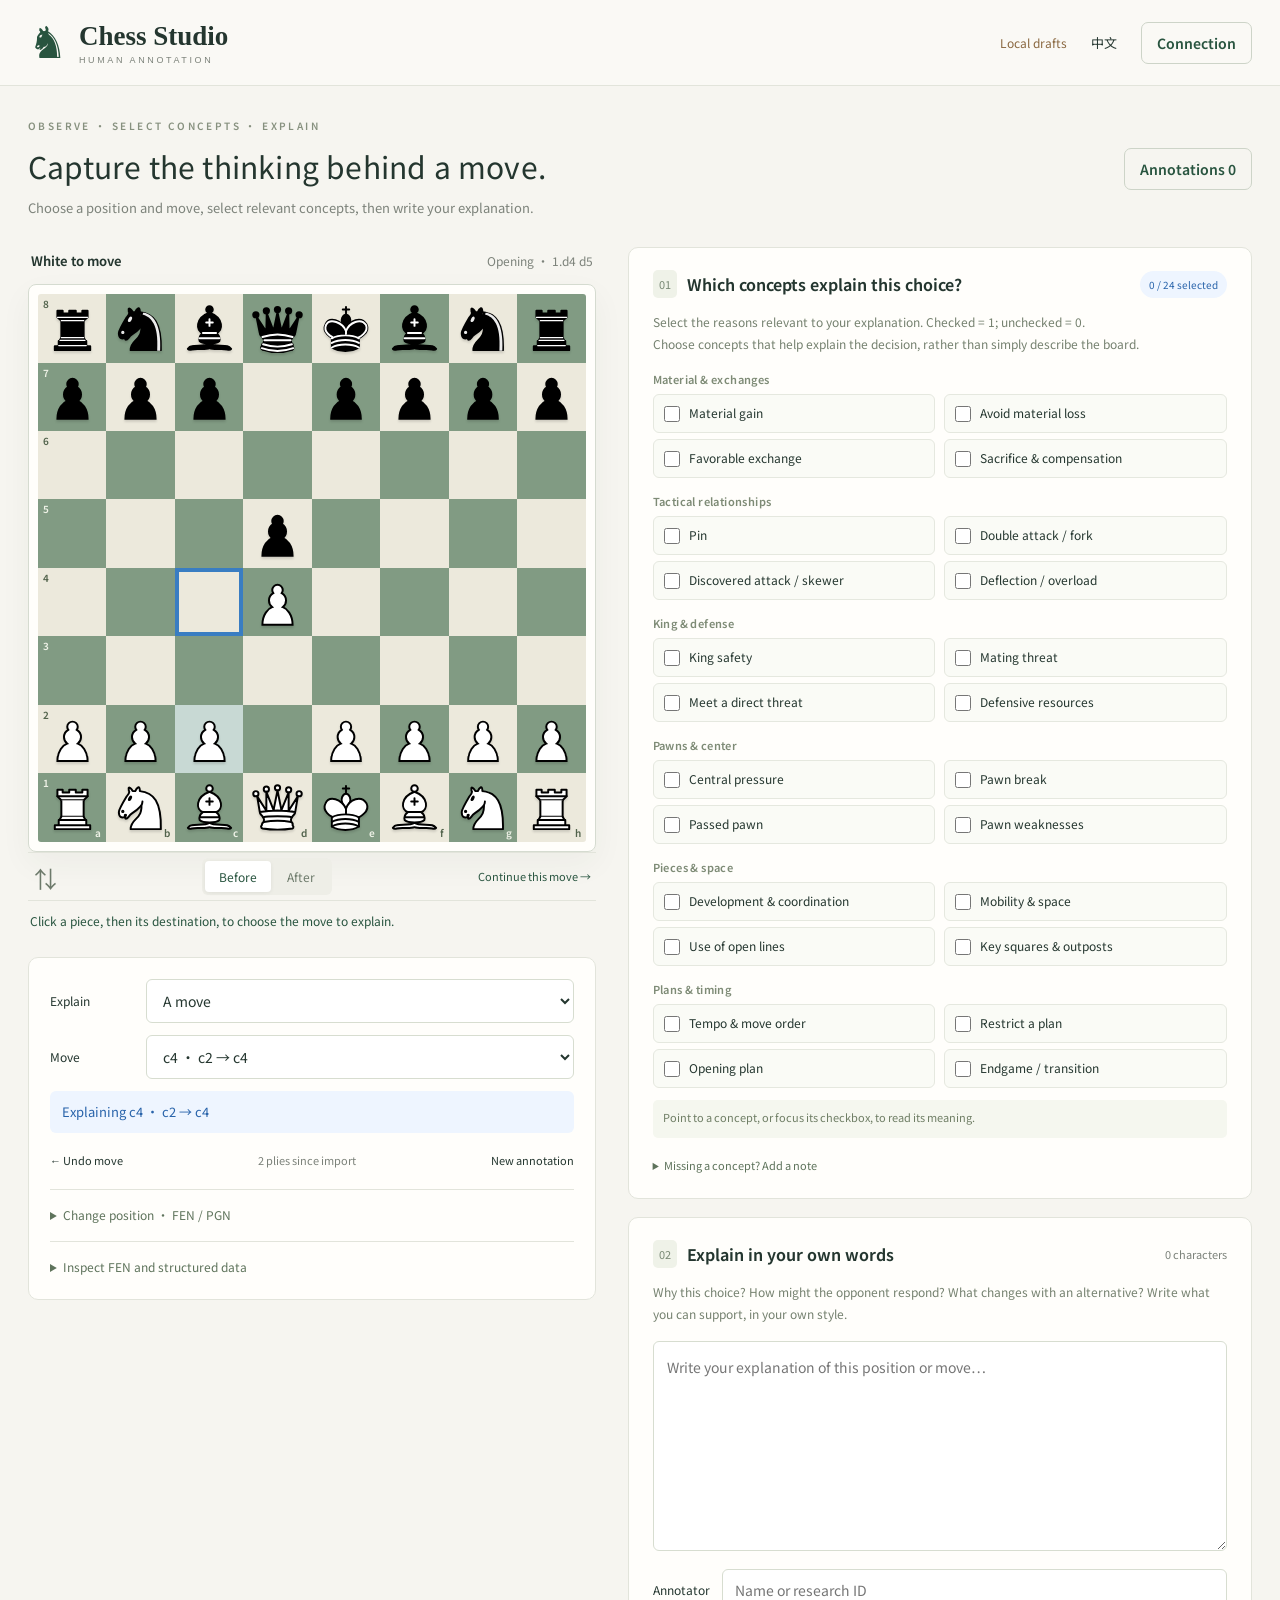
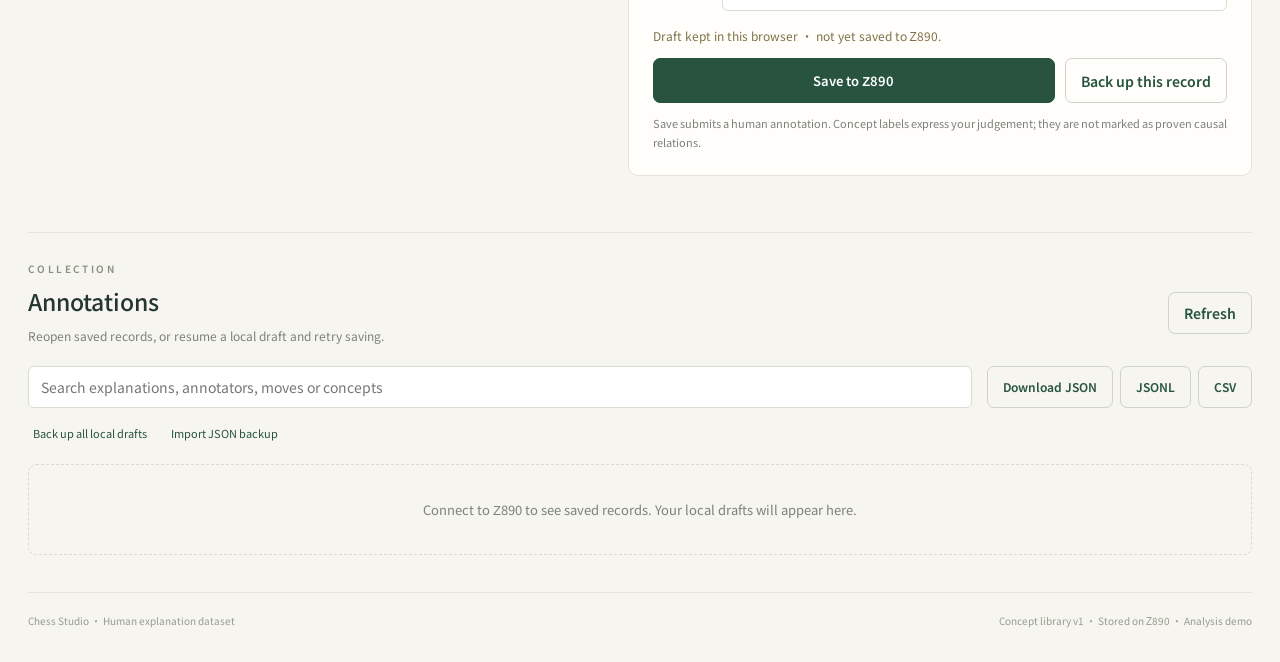
==== annotate/index.html @ bcb2f9cd "Add bilingual human chess annotation studio with Z890 collection" ====
<!doctype html>
<html lang="en">
<head>
  <meta charset="utf-8"><meta name="viewport" content="width=device-width,initial-scale=1">
  <meta name="referrer" content="no-referrer">
  <meta http-equiv="Content-Security-Policy" content="default-src 'self'; script-src 'self'; style-src 'self'; img-src 'self' data:; connect-src 'self' https://*.trycloudflare.com https://raw.githubusercontent.com https://api.github.com; object-src 'none'; base-uri 'self'; form-action 'self'">
  <title>Annotation Studio · Chess Studio</title>
  <link rel="icon" href="../causal/static/pieces/wN.svg">
  <link rel="stylesheet" href="../causal/static/style.css">
  <link rel="stylesheet" href="./static/annotate.css?v=1">
  <script src="./static/config.js?v=1" defer></script>
  <script src="./static/annotate.js?v=1" type="module"></script>
</head>
<body>
<header class="topbar"><a class="brand" href="../causal/"><span class="brandmark">♞</span><span>Chess Studio<span class="brand-sub">HUMAN ANNOTATION</span></span></a><div class="top-actions"><span id="connection-status" class="connection-status">正在连接 Z890</span><button id="language" class="quiet" aria-label="Switch interface language">中文</button><button id="connect" class="secondary">连接设置</button></div></header>
<main>
  <div class="page-title"><div><div class="eyebrow">观察局面 · 选择理由 · 写下解释</div><h1>把你的棋局理解，留下来。</h1><p>在左侧选择局面和着法，在右侧勾选相关概念，写下你自己的解释。</p></div><button id="view-records" class="secondary">查看标注记录 <span id="record-count">0</span></button></div>
  <div class="annotation-studio">
    <section class="board-column" aria-label="棋盘与标注对象">
      <div class="position-heading"><span id="turn-label">白方行棋</span><span id="position-name">后翼弃兵起始局面</span></div>
      <div class="board-wrap"><div id="board" class="chessboard" role="group" aria-label="国际象棋棋盘"></div></div>
      <div class="board-toolbar"><button id="flip" class="icon-button" title="翻转棋盘" aria-label="翻转棋盘">⇅</button><div class="segmented" aria-label="着法预览"><button id="before" class="active" aria-pressed="true">走之前</button><button id="after" aria-pressed="false">走之后</button></div><button id="advance" class="text-button">继续这一步 →</button></div>
      <p id="board-message" class="board-message" aria-live="polite">点击棋子，再点击目标格，即可选择要解释的着法。</p>
      <div class="position-card">
        <div class="field-row"><label for="scope">标注对象</label><select id="scope"><option value="move">解释一个着法</option><option value="position">解释当前局面</option></select></div>
        <div class="field-row" id="move-row"><label for="target-move">选择着法</label><select id="target-move"></select></div>
        <p id="target-summary" class="target-summary"></p>
        <div class="history-bar"><button id="undo" class="quiet">← 上一步</button><span id="history-label">自导入起 0 个半回合</span><button id="fresh" class="quiet">同局面新标注</button></div>
        <details id="position-import"><summary>更换局面 · 导入 FEN / PGN</summary>
          <label for="sample">内置局面</label><select id="sample"><option value="opening">开局 · 1.d4 d5</option><option value="middle">中局 · 双方已易位</option><option value="ending">残局 · 王兵残局</option><option value="initial">标准初始局面</option></select><button id="load-sample" class="secondary">载入局面</button>
          <label for="fen-input">FEN 棋盘编码</label><textarea id="fen-input" rows="3" spellcheck="false" placeholder="粘贴完整 FEN"></textarea><button id="load-fen" class="secondary">载入 FEN</button>
          <label for="pgn-input">PGN 棋谱</label><textarea id="pgn-input" rows="4" spellcheck="false" placeholder="例如：1. d4 d5 2. c4 e6"></textarea><button id="load-pgn" class="secondary">载入棋谱末尾局面</button><p class="hint">载入前会保留已有草稿；导入棋谱后可用“上一步”回看。仅导入第一盘棋。</p>
        </details>
        <details><summary>查看当前 FEN 与结构化数据</summary><pre id="fen-display"></pre><pre id="json-preview"></pre></details>
      </div>
    </section>
    <aside class="label-column">
      <section class="annotation-card concepts-card"><div class="card-heading"><div><span class="step-number">01</span><h2>哪些概念解释了这个选择？</h2></div><span id="selected-count" class="count-chip">已选 0 / 24</span></div>
        <p class="card-description">勾选你认为与解释有关的理由。选中 = 1，未选 = 0。<br>不是看到某个现象就勾选，而是它确实参与你的解释。</p>
        <div id="concept-groups"></div>
        <details class="extra-details"><summary>没有合适的概念？补充说明</summary><label for="extra-concepts" class="sr-only">补充概念</label><input id="extra-concepts" maxlength="500" placeholder="可以填写未覆盖的理由，供以后改进概念库"></details>
      </section>
      <section class="annotation-card explanation-card"><div class="card-heading"><div><span class="step-number">02</span><h2>用自己的话解释</h2></div><span id="text-count" class="subtle">0 字</span></div>
        <p class="card-description">为什么这样走？对手可能怎样应对？换一种走法会有什么不同？只写你有把握的内容，不要求使用固定句式。</p>
        <label for="explanation" class="sr-only">人工自然语言解释</label><textarea id="explanation" rows="7" maxlength="12000" placeholder="写下你对当前局面或所选着法的解释……"></textarea>
        <div class="annotator-row"><label for="annotator">标注员称呼</label><input id="annotator" maxlength="80" placeholder="姓名或研究代号" autocomplete="nickname"></div>
        <div id="save-message" class="save-message" role="status" aria-live="polite">填写内容后会自动保留浏览器草稿。</div>
        <div class="save-actions"><button id="save" class="primary">保存到 Z890</button><button id="export-draft" class="secondary">下载本条备份</button></div>
        <p class="hint">点击保存后才提交为正式标注。勾选标签是人工判断，不会被标记为已经证明的因果关系。</p>
      </section>
    </aside>
  </div>
  <section id="records-panel" class="records-panel" aria-label="标注记录"><div class="records-heading"><div><div class="eyebrow">COLLECTION</div><h2>标注记录</h2><p>服务器记录可以重新打开；本机草稿可继续编辑或重试保存。</p></div><button id="refresh-records" class="secondary">刷新记录</button></div>
    <div class="records-tools"><input id="record-search" aria-label="搜索标注记录" placeholder="搜索解释、标注员、着法或概念"><div class="export-buttons"><button id="export-json" class="secondary">下载 JSON</button><button id="export-jsonl" class="secondary">JSONL</button><button id="export-csv" class="secondary">CSV</button></div></div>
    <div class="backup-tools"><button id="export-local" class="text-button">下载所有本机草稿</button><label class="text-button import-button" for="import-backup">导入 JSON 备份</label><input type="file" id="import-backup" accept=".json,application/json" hidden><span id="download-message" role="status"></span></div>
    <div id="records-list"></div>
  </section>
  <footer><span>Chess Studio · 人工解释数据集</span><span>概念库 v1 · 数据存储于 Z890 · <a href="../causal/">返回分析 demo</a></span></footer>
</main>
<dialog id="connection-dialog"><form id="connection-form"><div class="eyebrow">Z890 DATA COLLECTION</div><h2>连接标注数据集</h2><p>访问码用于读写研究标注。网页托管在 GitHub Pages，记录写入 Z890。</p><label for="access-code">标注访问码</label><input id="access-code" type="password" required autocomplete="current-password"><div id="login-error" class="error hidden" role="alert"></div><div class="dialog-actions"><button id="close-connection" type="button" class="secondary">先保留草稿</button><button class="primary" type="submit">连接 Z890</button></div></form></dialog>
<dialog id="promotion-dialog"><h2>选择升变棋子</h2><div id="promotion-options"></div><button id="close-promotion" class="secondary">取消</button></dialog>
<div id="toast" class="toast hidden" role="status"></div>
</body></html>
---- causal/static/style.css ----
@font-face{font-family:"Queen CJK";src:url("./fonts/noto-sans-sc.woff2?v=1511be83e878") format("woff2");font-weight:100 900;font-display:swap}
:root{--bg:#f6f5f0;--paper:#fffefb;--ink:#24362f;--muted:#7c827a;--line:#e2e4db;--green:#28543f;--light:#ece9dc;--dark:#819b83;--gold:#b9924a;--shadow:0 12px 40px #27392c08}*{box-sizing:border-box}body{margin:0;background:var(--bg);color:var(--ink);font-family:Inter,-apple-system,BlinkMacSystemFont,"Segoe UI","PingFang SC","Microsoft Yahei","Queen CJK",sans-serif;font-size:14px}button,input,textarea{font:inherit}button,a,input,summary{touch-action:manipulation}button{cursor:pointer}button{transition:background .15s,transform .15s}button:hover:not(:disabled){filter:brightness(.96)}button:active:not(:disabled){transform:translateY(1px)}button:disabled{opacity:.42;cursor:default}button:focus-visible,a:focus-visible,input:focus-visible,textarea:focus-visible,summary:focus-visible{outline:3px solid #bb943b;outline-offset:3px}a{color:inherit}.topbar{height:86px;border-bottom:1px solid var(--line);display:flex;align-items:center;justify-content:space-between;padding:0 max(28px,calc((100vw - 1300px)/2));background:#faf9f5}.brand{display:flex;align-items:center;gap:12px;text-decoration:none;font:600 27px Georgia,serif}.brandmark{font:44px Georgia;color:var(--green)}.brand-sub{display:block;font:9px -apple-system,sans-serif;letter-spacing:2.6px;margin-top:3px;color:var(--muted)}.top-actions{display:flex;align-items:center;gap:16px}.quiet{border:0;background:transparent;color:var(--ink);padding:8px;font-size:13px}.share-button,.secondary{background:transparent;border:1px solid #cdd4c8;color:var(--green);border-radius:7px;padding:10px 15px;font-weight:600}.model-status{display:flex;align-items:center;gap:7px;color:var(--muted);font-size:12px}.model-status i{width:7px;height:7px;border-radius:50%;background:#c0a467}.model-status.ready i{background:#4d9565;box-shadow:0 0 0 4px #4d95650d}main{max-width:1300px;padding:32px 28px 0;margin:auto}.page-title{display:flex;align-items:center;justify-content:space-between;margin:0 0 28px;gap:15px}.eyebrow{font-size:10px;letter-spacing:2.4px;font-weight:600;color:#87917f;margin-bottom:11px}h1{font:400 32px Georgia,"Songti SC","Queen CJK",serif;letter-spacing:.2px;margin:0 0 9px}p{line-height:1.7}.page-title p{margin:0;color:var(--muted);font-size:13px}.primary{background:var(--green);border:1px solid var(--green);border-radius:7px;color:white;font-size:13px;padding:12px 18px;font-weight:600}.studio{display:grid;grid-template-columns:minmax(340px,1.15fr) minmax(340px,1fr);gap:32px;align-items:start}.board-column{min-width:0}.player-strip{height:57px;display:flex;align-items:center;gap:11px;margin-bottom:13px;padding:0 3px}.player-strip strong{display:block;font-size:14px;font-weight:600}.player-strip div>span{display:block;font-size:11px;color:var(--muted);margin-top:4px}.avatar{width:38px;height:38px;display:flex;align-items:center;justify-content:center;border-radius:8px;font-size:26px}.queen-avatar{background:#e2e8dc;color:#2f5138}.human-avatar{background:#eeece3;color:#66634f}.side-tag{margin-left:auto;font-size:9px;letter-spacing:1.3px;color:var(--muted)}.board-wrap{background:var(--paper);padding:9px;border:1px solid #d5dbd0;border-radius:8px;box-shadow:0 12px 32px #2139280c}.chessboard{display:grid;grid-template-columns:repeat(8,1fr);aspect-ratio:1;overflow:hidden;border-radius:3px}.square{border:0;border-radius:0;padding:0;display:flex;align-items:center;justify-content:center;position:relative;background:var(--light);aspect-ratio:1;min-width:0;user-select:none}.square.dark{background:var(--dark)}.square img{width:86%;height:86%;z-index:2;pointer-events:none;filter:drop-shadow(0 2px 1px #0002)}.square:hover:not(:disabled){filter:none;box-shadow:inset 0 0 0 3px #ffffff50}.square.selected{background:#d6cc74}.square.last-move{background:#d9d895}.square.dark.last-move{background:#b4be79}.square.check{background:#c5776a}.square.target::after{content:"";position:absolute;width:23%;height:23%;border-radius:50%;background:#24362f40;z-index:3}.square.target:has(img)::after{width:89%;height:89%;border:5px solid #24362f50;background:transparent}.coordinate{position:absolute;font-size:10px;line-height:1;font-weight:600;color:#52634c;z-index:4;pointer-events:none}.dark .coordinate{color:#eff2e7}.coordinate.rank{left:5px;top:5px}.coordinate.file{right:5px;bottom:4px}.bottom-player{margin:13px 0 9px}.turn-badge{margin-left:auto;border:1px solid #d7dece;border-radius:20px;padding:6px 10px;color:var(--green);font-size:11px}.board-toolbar{display:flex;align-items:center;justify-content:space-between;border-top:1px solid var(--line);border-bottom:1px solid var(--line);height:49px;gap:6px}.board-toolbar>div{display:flex;align-items:center;gap:2px}.icon-button{border:0;background:transparent;color:#6d7a6b;font-size:23px;width:33px;height:33px;border-radius:4px}.text-button{border:0;background:transparent;color:var(--green);font-size:11px;padding:5px}.replay-controls span{font-size:11px;color:var(--muted);min-width:51px;text-align:center}.board-message{min-height:32px;font-size:12px;color:var(--green);padding:10px 2px 0}.board-footer{display:flex;justify-content:space-between;gap:10px;color:#979c91;font-size:9px;letter-spacing:.7px;padding-top:13px}.insight-column{min-width:0;padding-top:2px}.analysis-panel,.moves-panel{background:var(--paper);border:1px solid var(--line);border-radius:10px;box-shadow:var(--shadow)}.analysis-panel{padding:21px 23px}.panel-title{display:flex;align-items:center;gap:9px}.panel-title h2,.moves-heading h2{font-weight:600;font-size:15px;margin:0}.small-crown{font-size:23px;color:var(--green)}.original-tag{font-size:8px;letter-spacing:.8px;color:#8d9686;margin-left:auto;background:#f0f2e9;border-radius:4px;padding:5px 6px}.analysis-context{font-size:11px;color:var(--muted);margin:7px 0 0 32px}.empty-analysis{min-height:296px;display:flex;align-items:center;justify-content:center;flex-direction:column;text-align:center;padding:32px 22px 22px}.empty-knight{font:60px Georgia;color:#b3bea8}.empty-analysis h3{font-size:16px;font-weight:500;margin:13px 0 0}.empty-analysis p{font-size:12px;color:var(--muted);max-width:300px;margin:10px 0 20px}.flow{display:flex;align-items:center;gap:11px;color:#91a087;font-size:10px}.flow span:nth-child(odd){border:1px solid #e5e8df;border-radius:4px;padding:5px 9px}.analysis-actions{display:flex;gap:8px;margin-top:18px}.analysis-actions button{flex:1;font-size:12px}.analysis-note{font-size:10px;text-align:center;color:#959b8e;margin:12px 0 0}.recommendation{display:flex;align-items:center;gap:13px;background:#eff3e9;border:1px solid #dfe7d6;border-radius:6px;padding:12px 15px;margin:20px 0 17px}.recommendation>span:first-child{font-size:11px;color:#78846d}.recommendation strong{font:600 26px Georgia}.recommendation>span:last-child{margin-left:auto;font-size:10px;color:#87917f}.prose{font-family:Georgia,"Times New Roman",serif;font-size:15px;line-height:1.85;color:#3d493f;white-space:pre-wrap;overflow-wrap:anywhere;max-height:410px;overflow:auto;padding-right:5px}.pv-section{border-top:1px solid var(--line);margin-top:19px;padding-top:15px}.pv-section h3{font-size:12px;font-weight:600;margin:0}.pv-section p{font-size:10px;color:var(--muted);margin:6px 0 10px}.pv{display:flex;flex-wrap:wrap;gap:5px}.pv button{border:1px solid #e0e4d9;border-radius:4px;background:#f5f6ef;color:#526449;padding:6px 9px;font:13px Georgia}.pv button.active{background:var(--green);color:white}.raw-details{font-size:10px;color:var(--muted);margin-top:15px}.raw-details pre{white-space:pre-wrap;overflow-wrap:anywhere;font-size:11px;line-height:1.6;max-height:240px;overflow:auto}.thinking-state{text-align:center;padding:43px 15px 29px;min-height:255px}.thinking-orbit{width:61px;height:61px;border-radius:50%;border:1px solid #dfe5d5;margin:0 auto 20px;display:grid;place-items:center;position:relative}.thinking-orbit:after{content:"";position:absolute;inset:-5px;border:2px solid transparent;border-top-color:#97ad89;border-radius:50%;animation:spin 1.8s linear infinite}.thinking-orbit span{font-size:34px;color:var(--green)}.thinking-state strong{font-size:14px;font-weight:500}.thinking-state p{font-size:11px;color:var(--muted)}.loading-line{height:2px;width:100px;background:#e9eddf;margin:20px auto 0;overflow:hidden}.loading-line:after{content:"";display:block;width:35px;height:100%;background:#9cab8e;animation:slide 1.7s ease-in-out infinite}.moves-panel{margin-top:18px;padding:18px 21px 9px}.moves-heading{display:flex;align-items:center;justify-content:space-between;margin-bottom:14px}.moves-heading h2{font-size:13px}.moves-head,.move-row{display:grid;grid-template-columns:34px 1fr 1fr;gap:9px;align-items:center}.moves-head{font-size:9px;color:#909789;letter-spacing:1px;border-bottom:1px solid var(--line);padding:0 6px 9px}.moves-list{max-height:191px;overflow:auto;min-height:55px}.no-moves{font-size:11px;text-align:center;padding:10px;color:#92998b}.move-row{padding:4px 6px;border-bottom:1px solid #eef0e8}.move-row>span{font-size:11px;color:#98a08f}.move-row button{border:0;padding:7px 9px;text-align:left;border-radius:4px;color:#4d5d43;background:transparent;font:14px Georgia}.move-row button small{float:right;font:9px -apple-system,sans-serif;color:#94a083;padding-top:3px}.move-row button.active{background:#e9efe1}.error{background:#fcf0e8;color:#935332;border:1px solid #efd9c7;border-radius:5px;font-size:12px;padding:11px;line-height:1.6;margin-top:12px}footer{margin:37px 0 0;border-top:1px solid var(--line);padding:20px 0 24px;display:flex;justify-content:space-between;font-size:10px;color:#949c8c}footer div{display:flex;gap:19px;align-items:center}footer a{text-decoration:none}.footer-dot{margin:0 9px}dialog{border:1px solid #dce2d3;border-radius:14px;padding:31px;background:var(--paper);color:var(--ink);max-width:460px;width:calc(100% - 32px);box-shadow:0 30px 100px #1e312e30}dialog::backdrop{background:#18362a40;backdrop-filter:blur(5px)}dialog h2{font:400 28px Georgia,"Songti SC","Queen CJK",serif;margin:0 0 14px}dialog p{font-size:13px;color:var(--muted)}dialog label{font-size:12px}dialog input[type=password],dialog textarea{display:block;width:100%;border:1px solid #d3dbc9;background:#fafbf5;padding:12px;border-radius:6px;margin:8px 0 17px;color:var(--ink)}.full{width:100%;margin-top:7px}.dialog-crown{font:54px Georgia;color:var(--green);margin-bottom:20px}.color-picker{display:grid;grid-template-columns:1fr 1fr;gap:13px;margin:21px 0}.color-picker label{display:grid;grid-template-columns:24px 1fr;cursor:pointer;align-items:center;padding:14px;background:#f5f6ee;border:1px solid #e0e5d5;border-radius:7px}.color-picker label:has(input:checked){border-color:#5b8054;background:#eaf0e1}.color-picker input{accent-color:var(--green);margin:0}.color-picker span{font-size:39px;grid-column:2}.color-picker strong,.color-picker small{grid-column:2}.color-picker small{font-size:10px;color:var(--muted);margin-top:4px}.fen-input{font-size:12px;color:var(--muted);margin-top:22px}.fen-input small{display:block;line-height:1.6;font-size:11px}.dialog-actions{display:flex;justify-content:flex-end;gap:9px;margin-top:24px}.help-foot{font-size:11px!important;background:#f3f5ec;padding:12px;border-radius:6px}.help-foot a{color:var(--green)}#help-list{padding-left:20px;font-size:13px;line-height:1.8}#help-list li{margin-bottom:12px}#promotion-options{display:flex;gap:10px}#promotion-options button{flex:1;background:#edf1e5;border:1px solid #d5decb;border-radius:6px;padding:10px}#promotion-options img{width:100%}.toast{position:fixed;bottom:25px;left:50%;transform:translateX(-50%);padding:13px 23px;background:#254835;color:#fff;border-radius:7px;font-size:12px;z-index:100;box-shadow:0 8px 30px #18352825;max-width:90vw}.hidden{display:none!important}@keyframes spin{to{transform:rotate(360deg)}}@keyframes slide{50%{transform:translateX(65px)}}@media(min-width:1500px){main{padding-top:43px}.page-title{margin-bottom:36px}}@media(max-width:900px){.studio{gap:19px;grid-template-columns:minmax(310px,1fr) minmax(290px,.95fr)}main{padding:26px 20px 0}.analysis-panel{padding:18px 16px}.original-tag{font-size:7px}.board-footer{font-size:8px}.topbar{padding:0 23px}.top-actions{gap:8px}h1{font-size:29px}}@media(max-width:700px){.studio{display:flex;flex-direction:column;gap:23px}.board-column,.insight-column{width:100%}.topbar{height:72px;padding:0 17px}.brand{font-size:24px}.brandmark{font-size:35px}.brand-sub{font-size:7px;letter-spacing:2px}.top-actions{gap:4px}.model-status{font-size:0}.model-status i{width:7px;height:7px}.share-button{font-size:11px;padding:8px 10px}main{padding:24px 16px 0;max-width:540px}.page-title{align-items:flex-start;margin-bottom:21px}.page-title .primary{font-size:11px;padding:10px 11px;margin-top:20px}h1{font-size:26px}.eyebrow{font-size:8px}.page-title p{font-size:11px}.board-wrap{padding:6px}.coordinate{font-size:9px}.empty-analysis{min-height:218px;padding-top:20px}.prose{max-height:initial}.analysis-panel{padding:20px}.original-tag{font-size:8px}.board-footer{font-size:8px}.moves-list{max-height:240px}footer{font-size:9px;gap:10px;flex-wrap:wrap;margin-top:25px}footer div{gap:15px}.footer-dot{margin:0 3px}.player-strip{height:42px}.board-message{min-height:27px}.analysis-context{line-height:1.6}.dialog-actions button{flex:1}}@media(prefers-reduced-motion:reduce){*{animation:none!important;transition:none!important}}
---- annotate/static/annotate.css ----
:root{--blue:#2863aa;--blue-light:#eef5ff}main{max-width:1320px;padding-bottom:10px}.page-title{align-items:center}h1{font-size:30px}.connection-status{font-size:12px;color:#8a6840}.connection-status.online{color:#286044}.annotation-studio{display:grid;grid-template-columns:minmax(330px,1fr) minmax(430px,1.1fr);gap:32px;align-items:start}.board-column{position:sticky;top:20px}.position-heading{display:flex;align-items:center;justify-content:space-between;padding:4px 3px 14px;gap:12px;font-size:13px}.position-heading>span:first-child{font-weight:650}.position-heading>span:last-child{font-size:12px;color:var(--muted)}.segmented{display:flex;gap:3px;background:#eeeee7;padding:3px;border-radius:6px}.segmented button{border:0;border-radius:4px;padding:7px 14px;background:transparent;color:#6d7a6b;font-size:12px}.segmented button.active{background:white;color:var(--green);box-shadow:0 1px 4px #0001}.board-message{line-height:1.7;margin:0 0 12px;min-height:44px}.position-card,.annotation-card{background:var(--paper);border:1px solid var(--line);border-radius:10px;padding:21px}.field-row{display:grid;grid-template-columns:88px 1fr;align-items:center;gap:8px;margin-bottom:12px}select,input,textarea{font:inherit;color:var(--ink);border:1px solid #d7ddd0;border-radius:6px;background:white;max-width:100%;min-width:0}select,input{padding:10px 12px}select{width:100%}textarea{padding:13px;resize:vertical;width:100%;line-height:1.85}label{font-size:12px}.target-summary{font-size:13px;background:var(--blue-light);color:var(--blue);padding:10px 12px;border-radius:6px;margin:6px 0 13px}.history-bar{display:flex;align-items:center;justify-content:space-between;gap:5px;font-size:11px;color:var(--muted)}.history-bar button{padding:6px 0;font-size:11px}.position-card details{border-top:1px solid var(--line);margin-top:15px;padding-top:13px;font-size:12px}.position-card summary,.extra-details summary{cursor:pointer;color:#5e735b;padding:3px 0}.position-card details>label{display:block;margin:16px 0 7px}.position-card details>button{margin:8px 0 0}.position-card pre{font-size:11px;line-height:1.6;white-space:pre-wrap;overflow-wrap:anywhere;max-height:240px;overflow:auto}.label-column{min-width:0}.annotation-card{padding:22px 24px;margin-bottom:18px}.card-heading,.card-heading>div{display:flex;align-items:center;gap:10px}.card-heading{justify-content:space-between}.card-heading h2{margin:0;font-size:16px;font-weight:650}.step-number{font-size:11px;color:#798975;background:#eff2e8;border-radius:5px;padding:6px}.count-chip{font-size:10px;color:var(--blue);background:var(--blue-light);padding:6px 9px;border-radius:20px;white-space:nowrap}.card-description{font-size:12px;color:#75816f;line-height:1.8;margin:13px 0 17px}.concept-group{border:0;padding:0;margin:15px 0 0;min-width:0}.concept-group legend{font-size:11px;font-weight:600;color:#7e8b76;padding:0;margin-bottom:7px;letter-spacing:.4px}.concept-options{display:grid;grid-template-columns:1fr 1fr;gap:6px 9px}.concept-option{display:flex;align-items:center;gap:9px;padding:9px 10px;border:1px solid #e5e8df;border-radius:6px;cursor:pointer;background:#fafbf6;font-size:12px;line-height:1.4;min-height:39px}.concept-option:hover{border-color:#a8b9cb}.concept-option:has(input:checked){background:var(--blue-light);border-color:#a4c2e6;color:var(--blue)}.concept-option input{width:16px;height:16px;accent-color:var(--blue);padding:0;margin:0;flex:none}.concept-help{margin-left:auto;color:#9aa997;font-size:10px;cursor:help}.concept-hint{font-size:11px;color:var(--muted);line-height:1.7;margin:12px 0 0;min-height:20px}.extra-details{font-size:11px;margin-top:16px}.extra-details input{width:100%;margin-top:9px}.subtle{color:var(--muted);font-size:11px;white-space:nowrap}#explanation{font-size:14px;min-height:185px}.annotator-row{display:flex;align-items:center;gap:12px;margin-top:14px}.annotator-row input{flex:1}.save-message{font-size:12px;line-height:1.7;margin:15px 0 12px;color:#807147}.save-message.saved{color:var(--green);background:#eff5eb;padding:10px 12px;border-radius:6px}.save-message.failed{color:#a23e2a;background:#fff1eb;padding:10px 12px;border-radius:6px}.save-actions{display:flex;gap:10px}.save-actions .primary{flex:1}.hint{font-size:11px;color:var(--muted);line-height:1.75;margin-bottom:0}.records-panel{margin-top:38px;border-top:1px solid var(--line);padding-top:28px;scroll-margin-top:20px}.records-heading{display:flex;justify-content:space-between;align-items:center;gap:12px}.records-heading h2{font-size:23px;font-weight:500;margin:0}.records-heading p{font-size:12px;color:var(--muted);margin:8px 0 20px}.records-heading .eyebrow{margin-bottom:8px}.records-tools{display:flex;gap:15px;justify-content:space-between;flex-wrap:wrap}.records-tools>input{flex:1;min-width:200px}.export-buttons{display:flex;gap:7px}.export-buttons button{font-size:12px}.backup-tools{display:flex;gap:14px;align-items:center;flex-wrap:wrap;margin:12px 0 18px}.import-button{cursor:pointer}.backup-tools span{font-size:11px;color:var(--green)}.record-item{display:grid;grid-template-columns:minmax(140px,.7fr) minmax(0,2fr) auto;gap:20px;align-items:start;background:var(--paper);border:1px solid var(--line);padding:17px 19px;border-radius:8px;margin:9px 0}.record-title{font-size:14px;font-weight:600;display:block}.record-meta{font-size:11px;color:var(--muted);margin-top:7px;line-height:1.7;overflow-wrap:anywhere}.record-explanation{font-size:13px;line-height:1.8;white-space:pre-wrap;overflow-wrap:anywhere;max-height:115px;overflow:auto}.record-tags{display:flex;gap:5px;flex-wrap:wrap;margin-top:8px}.record-tags span{font-size:10px;color:var(--blue);background:var(--blue-light);border-radius:4px;padding:3px 6px}.record-open{font-size:11px;padding:8px 11px}.draft-badge{color:#9a6925}.empty-records{text-align:center;color:var(--muted);padding:35px;font-size:13px;border:1px dashed #d8ddcf;border-radius:8px}.sr-only{position:absolute;width:1px;height:1px;overflow:hidden;clip:rect(0,0,0,0)}#connection-dialog{max-width:450px}#connection-dialog input{display:block;width:100%;margin:8px 0 16px}.square.annotation-target{box-shadow:inset 0 0 0 4px #397dc2}.square.annotation-from{background:#c8d9d4}.square.dark.annotation-from{background:#88afa4}.square .move-badge{position:absolute;right:4px;top:4px;background:#2863aa;color:white;border-radius:3px;font-size:9px;padding:2px 4px;z-index:4}button:focus-visible,summary:focus-visible,select:focus-visible{outline:3px solid #8eacda;outline-offset:2px}#concept-detail{background:#f5f7ef;border-radius:5px;padding:8px 10px;margin:12px 0 0;font-size:11px;color:#6f7e65;min-height:38px;line-height:1.7}
@media(max-width:1000px){.annotation-studio{grid-template-columns:minmax(300px,1fr) minmax(360px,1.15fr);gap:20px}.annotation-card{padding:18px}.card-heading h2{font-size:14px}.concept-option{font-size:11px;padding:8px}.topbar{padding:0 22px}.page-title>button{white-space:nowrap}h1{font-size:27px}}
@media(max-width:760px){main{max-width:600px;padding:22px 16px 0}.annotation-studio{display:flex;flex-direction:column;gap:20px}.board-column{position:static;width:100%}.label-column{width:100%}.page-title{align-items:flex-start;flex-wrap:wrap}.page-title>button{font-size:11px;padding:8px 12px}.topbar{height:72px;padding:0 16px}.brand{font-size:21px}.brand-sub{font-size:7px;letter-spacing:1.6px}.top-actions{gap:8px}.top-actions button{font-size:11px;padding:8px}.connection-status{font-size:10px;max-width:75px}.record-item{grid-template-columns:1fr auto;gap:10px}.record-item>div:nth-child(2){grid-column:1/-1;grid-row:2}.record-item>button{grid-column:2;grid-row:1}.records-tools>input{width:100%;flex-basis:100%}.export-buttons{width:100%}.export-buttons button{flex:1}.records-heading p{max-width:260px}.records-heading button{font-size:11px;white-space:nowrap;padding:9px}.position-card{padding:16px}.card-heading h2{font-size:14px}.annotation-card{padding:19px 17px}.record-search{width:100%}.save-actions{gap:8px}.save-actions button{font-size:12px}.card-description{font-size:12px}.concept-option{font-size:12px}.position-heading{font-size:12px}.history-bar{font-size:10px}footer{line-height:1.8;gap:8px}}
#language{white-space:nowrap;flex:none}.top-actions{flex-shrink:0}
@media(max-width:420px){.connection-status{display:none}.brand{font-size:19px;white-space:nowrap}.brand-sub{font-size:7px}.top-actions{gap:3px}}
@media(max-width:360px){.concept-option{font-size:11px;padding:8px 7px}.card-heading{gap:5px}.card-heading>div{gap:5px}.card-heading h2{font-size:13px}.count-chip{font-size:9px;padding:5px}.save-actions{flex-direction:column}.brand{font-size:18px}}
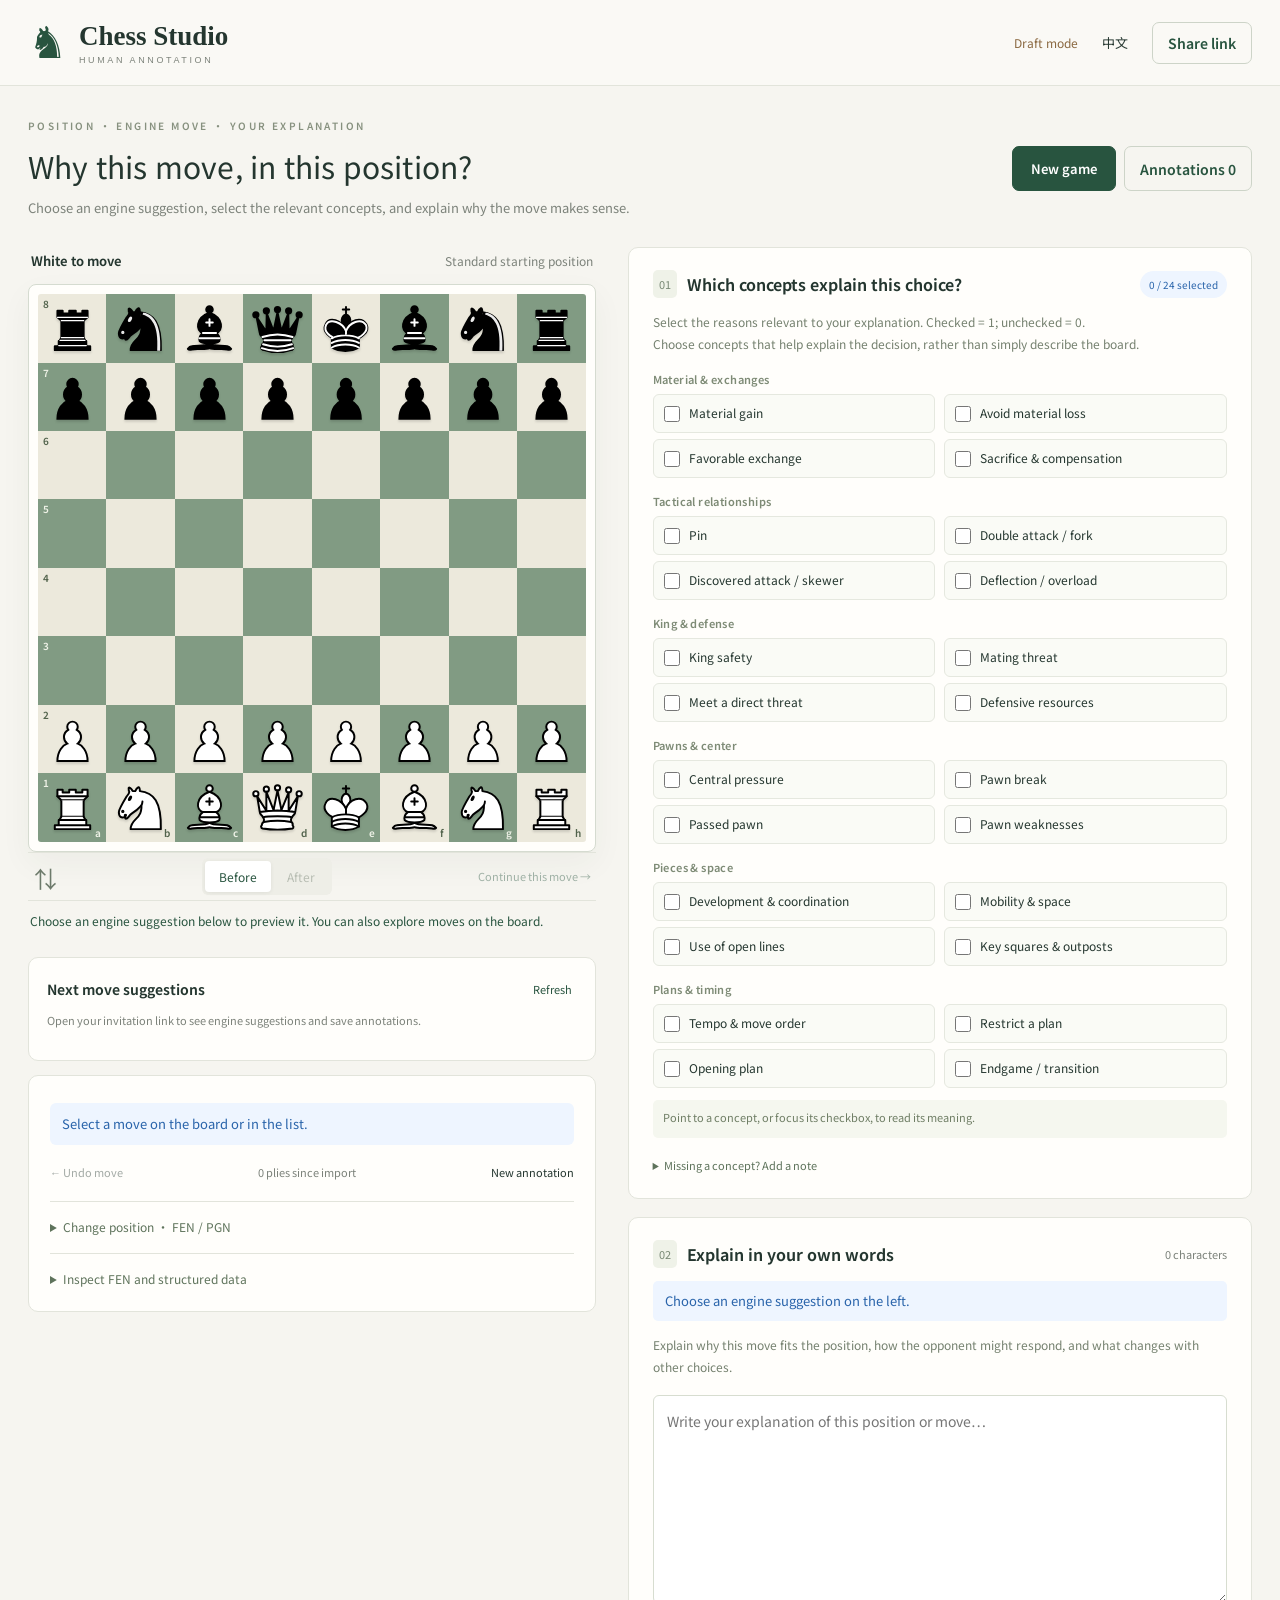
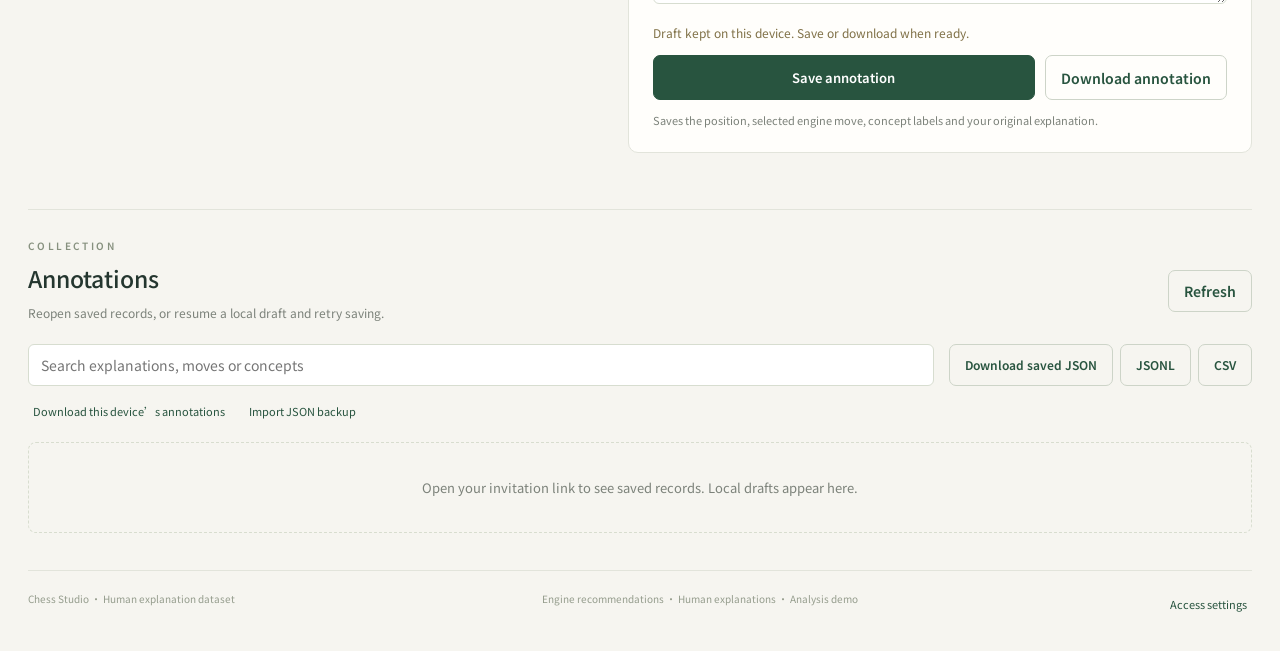
==== commit bfbe01f2: "Bind annotations to engine moves and support local downloads" ====
--- a/annotate/index.html
+++ b/annotate/index.html
@@ -7,27 +7,28 @@
   <title>Annotation Studio · Chess Studio</title>
   <link rel="icon" href="../causal/static/pieces/wN.svg">
   <link rel="stylesheet" href="../causal/static/style.css">
-  <link rel="stylesheet" href="./static/annotate.css?v=1">
+  <link rel="stylesheet" href="./static/annotate.css?v=2">
   <script src="./static/config.js?v=1" defer></script>
-  <script src="./static/annotate.js?v=1" type="module"></script>
+  <script src="./static/annotate.js?v=2" type="module"></script>
 </head>
 <body>
-<header class="topbar"><a class="brand" href="../causal/"><span class="brandmark">♞</span><span>Chess Studio<span class="brand-sub">HUMAN ANNOTATION</span></span></a><div class="top-actions"><span id="connection-status" class="connection-status">正在连接 Z890</span><button id="language" class="quiet" aria-label="Switch interface language">中文</button><button id="connect" class="secondary">连接设置</button></div></header>
+<header class="topbar"><a class="brand" href="../causal/"><span class="brandmark">♞</span><span>Chess Studio<span class="brand-sub">HUMAN ANNOTATION</span></span></a><div class="top-actions"><span id="connection-status" class="connection-status">正在准备</span><button id="language" class="quiet" aria-label="Switch interface language">中文</button><button id="share-link" class="secondary">分享链接</button></div></header>
 <main>
-  <div class="page-title"><div><div class="eyebrow">观察局面 · 选择理由 · 写下解释</div><h1>把你的棋局理解，留下来。</h1><p>在左侧选择局面和着法，在右侧勾选相关概念，写下你自己的解释。</p></div><button id="view-records" class="secondary">查看标注记录 <span id="record-count">0</span></button></div>
+  <div class="page-title"><div><div class="eyebrow">观察局面 · 选择着法 · 解释理由</div><h1>为什么在这里走这一步？</h1><p>查看引擎的下一步建议，选择一个着法，勾选相关概念并写下你的解释。</p></div><div class="page-buttons"><button id="new-game" class="primary">新对局</button><button id="view-records" class="secondary">查看标注记录 <span id="record-count">0</span></button></div></div>
   <div class="annotation-studio">
     <section class="board-column" aria-label="棋盘与标注对象">
       <div class="position-heading"><span id="turn-label">白方行棋</span><span id="position-name">后翼弃兵起始局面</span></div>
       <div class="board-wrap"><div id="board" class="chessboard" role="group" aria-label="国际象棋棋盘"></div></div>
       <div class="board-toolbar"><button id="flip" class="icon-button" title="翻转棋盘" aria-label="翻转棋盘">⇅</button><div class="segmented" aria-label="着法预览"><button id="before" class="active" aria-pressed="true">走之前</button><button id="after" aria-pressed="false">走之后</button></div><button id="advance" class="text-button">继续这一步 →</button></div>
       <p id="board-message" class="board-message" aria-live="polite">点击棋子，再点击目标格，即可选择要解释的着法。</p>
+      <section class="engine-panel"><div class="card-heading"><h2 id="engine-title">下一步建议</h2><button id="engine-refresh" class="text-button">刷新建议</button></div><p id="engine-status" class="hint" aria-live="polite"></p><div id="engine-candidates"></div><details id="engine-variation"><summary>查看可能的后续变化</summary><p id="variation-note" class="hint"></p><div id="engine-pv" class="pv"></div><p id="engine-budget" class="hint"></p></details></section>
       <div class="position-card">
-        <div class="field-row"><label for="scope">标注对象</label><select id="scope"><option value="move">解释一个着法</option><option value="position">解释当前局面</option></select></div>
-        <div class="field-row" id="move-row"><label for="target-move">选择着法</label><select id="target-move"></select></div>
+        <select id="scope" hidden aria-hidden="true"><option value="move">解释一个着法</option><option value="position">解释当前局面</option></select>
         <p id="target-summary" class="target-summary"></p>
         <div class="history-bar"><button id="undo" class="quiet">← 上一步</button><span id="history-label">自导入起 0 个半回合</span><button id="fresh" class="quiet">同局面新标注</button></div>
         <details id="position-import"><summary>更换局面 · 导入 FEN / PGN</summary>
-          <label for="sample">内置局面</label><select id="sample"><option value="opening">开局 · 1.d4 d5</option><option value="middle">中局 · 双方已易位</option><option value="ending">残局 · 王兵残局</option><option value="initial">标准初始局面</option></select><button id="load-sample" class="secondary">载入局面</button>
+          <label for="sample">内置局面</label><select id="sample"><option value="initial">标准初始局面</option><option value="opening">开局 · 1.d4 d5</option><option value="middle">中局 · 双方已易位</option><option value="ending">残局 · 王兵残局</option></select><button id="load-sample" class="secondary">载入局面</button>
+          <div class="field-row" id="move-row"><label for="target-move">探索其他着法</label><select id="target-move"></select></div>
           <label for="fen-input">FEN 棋盘编码</label><textarea id="fen-input" rows="3" spellcheck="false" placeholder="粘贴完整 FEN"></textarea><button id="load-fen" class="secondary">载入 FEN</button>
           <label for="pgn-input">PGN 棋谱</label><textarea id="pgn-input" rows="4" spellcheck="false" placeholder="例如：1. d4 d5 2. c4 e6"></textarea><button id="load-pgn" class="secondary">载入棋谱末尾局面</button><p class="hint">载入前会保留已有草稿；导入棋谱后可用“上一步”回看。仅导入第一盘棋。</p>
         </details>
@@ -41,23 +42,23 @@
         <details class="extra-details"><summary>没有合适的概念？补充说明</summary><label for="extra-concepts" class="sr-only">补充概念</label><input id="extra-concepts" maxlength="500" placeholder="可以填写未覆盖的理由，供以后改进概念库"></details>
       </section>
       <section class="annotation-card explanation-card"><div class="card-heading"><div><span class="step-number">02</span><h2>用自己的话解释</h2></div><span id="text-count" class="subtle">0 字</span></div>
-        <p class="card-description">为什么这样走？对手可能怎样应对？换一种走法会有什么不同？只写你有把握的内容，不要求使用固定句式。</p>
+        <p id="explanation-target" class="explanation-target"></p><p class="card-description">结合当前局面，解释所选着法为什么合理、对手可能怎样应对，以及其他选择有什么不同。</p>
         <label for="explanation" class="sr-only">人工自然语言解释</label><textarea id="explanation" rows="7" maxlength="12000" placeholder="写下你对当前局面或所选着法的解释……"></textarea>
-        <div class="annotator-row"><label for="annotator">标注员称呼</label><input id="annotator" maxlength="80" placeholder="姓名或研究代号" autocomplete="nickname"></div>
         <div id="save-message" class="save-message" role="status" aria-live="polite">填写内容后会自动保留浏览器草稿。</div>
-        <div class="save-actions"><button id="save" class="primary">保存到 Z890</button><button id="export-draft" class="secondary">下载本条备份</button></div>
-        <p class="hint">点击保存后才提交为正式标注。勾选标签是人工判断，不会被标记为已经证明的因果关系。</p>
+        <div class="save-actions"><button id="save" class="primary">保存标注</button><button id="export-draft" class="secondary">下载标注</button></div>
+        <p class="hint">保存当前局面、所选引擎着法、概念勾选和你的原文解释。</p>
       </section>
     </aside>
   </div>
   <section id="records-panel" class="records-panel" aria-label="标注记录"><div class="records-heading"><div><div class="eyebrow">COLLECTION</div><h2>标注记录</h2><p>服务器记录可以重新打开；本机草稿可继续编辑或重试保存。</p></div><button id="refresh-records" class="secondary">刷新记录</button></div>
-    <div class="records-tools"><input id="record-search" aria-label="搜索标注记录" placeholder="搜索解释、标注员、着法或概念"><div class="export-buttons"><button id="export-json" class="secondary">下载 JSON</button><button id="export-jsonl" class="secondary">JSONL</button><button id="export-csv" class="secondary">CSV</button></div></div>
-    <div class="backup-tools"><button id="export-local" class="text-button">下载所有本机草稿</button><label class="text-button import-button" for="import-backup">导入 JSON 备份</label><input type="file" id="import-backup" accept=".json,application/json" hidden><span id="download-message" role="status"></span></div>
+    <div class="records-tools"><input id="record-search" aria-label="搜索标注记录" placeholder="搜索解释、着法或概念"><div class="export-buttons"><button id="export-json" class="secondary">下载 JSON</button><button id="export-jsonl" class="secondary">JSONL</button><button id="export-csv" class="secondary">CSV</button></div></div>
+    <div class="backup-tools"><button id="export-local" class="text-button">下载本机全部标注</button><label class="text-button import-button" for="import-backup">导入 JSON 备份</label><input type="file" id="import-backup" accept=".json,application/json" hidden><span id="download-message" role="status"></span></div>
     <div id="records-list"></div>
   </section>
-  <footer><span>Chess Studio · 人工解释数据集</span><span>概念库 v1 · 数据存储于 Z890 · <a href="../causal/">返回分析 demo</a></span></footer>
+  <footer><span>Chess Studio · 人工解释数据集</span><span>引擎推荐 · 人工解释 · <a href="../causal/">返回分析 demo</a></span><button id="connect" class="text-button">访问设置</button></footer>
 </main>
-<dialog id="connection-dialog"><form id="connection-form"><div class="eyebrow">Z890 DATA COLLECTION</div><h2>连接标注数据集</h2><p>访问码用于读写研究标注。网页托管在 GitHub Pages，记录写入 Z890。</p><label for="access-code">标注访问码</label><input id="access-code" type="password" required autocomplete="current-password"><div id="login-error" class="error hidden" role="alert"></div><div class="dialog-actions"><button id="close-connection" type="button" class="secondary">先保留草稿</button><button class="primary" type="submit">连接 Z890</button></div></form></dialog>
+<dialog id="connection-dialog"><form id="connection-form"><div class="eyebrow">ANNOTATION COLLECTION</div><h2>打开邀请链接即可开始</h2><p>请使用分享按钮复制的完整链接。已有访问码，也可以在这里输入。</p><label for="access-code">访问码</label><input id="access-code" type="password" required autocomplete="current-password"><div id="login-error" class="error hidden" role="alert"></div><div class="dialog-actions"><button id="close-connection" type="button" class="secondary">先保留草稿</button><button class="primary" type="submit">开始标注</button></div></form></dialog>
+<dialog id="share-dialog"><h2>分享标注链接</h2><p>复制完整链接，收到的人打开即可开始。</p><input id="share-url" readonly aria-label="Invitation link"><div class="dialog-actions"><button id="copy-share" class="primary">复制链接</button><button id="close-share" class="secondary">关闭</button></div></dialog>
 <dialog id="promotion-dialog"><h2>选择升变棋子</h2><div id="promotion-options"></div><button id="close-promotion" class="secondary">取消</button></dialog>
 <div id="toast" class="toast hidden" role="status"></div>
 </body></html>
--- a/annotate/static/annotate.css
+++ b/annotate/static/annotate.css
@@ -2,5 +2,7 @@
 @media(max-width:1000px){.annotation-studio{grid-template-columns:minmax(300px,1fr) minmax(360px,1.15fr);gap:20px}.annotation-card{padding:18px}.card-heading h2{font-size:14px}.concept-option{font-size:11px;padding:8px}.topbar{padding:0 22px}.page-title>button{white-space:nowrap}h1{font-size:27px}}
 @media(max-width:760px){main{max-width:600px;padding:22px 16px 0}.annotation-studio{display:flex;flex-direction:column;gap:20px}.board-column{position:static;width:100%}.label-column{width:100%}.page-title{align-items:flex-start;flex-wrap:wrap}.page-title>button{font-size:11px;padding:8px 12px}.topbar{height:72px;padding:0 16px}.brand{font-size:21px}.brand-sub{font-size:7px;letter-spacing:1.6px}.top-actions{gap:8px}.top-actions button{font-size:11px;padding:8px}.connection-status{font-size:10px;max-width:75px}.record-item{grid-template-columns:1fr auto;gap:10px}.record-item>div:nth-child(2){grid-column:1/-1;grid-row:2}.record-item>button{grid-column:2;grid-row:1}.records-tools>input{width:100%;flex-basis:100%}.export-buttons{width:100%}.export-buttons button{flex:1}.records-heading p{max-width:260px}.records-heading button{font-size:11px;white-space:nowrap;padding:9px}.position-card{padding:16px}.card-heading h2{font-size:14px}.annotation-card{padding:19px 17px}.record-search{width:100%}.save-actions{gap:8px}.save-actions button{font-size:12px}.card-description{font-size:12px}.concept-option{font-size:12px}.position-heading{font-size:12px}.history-bar{font-size:10px}footer{line-height:1.8;gap:8px}}
 #language{white-space:nowrap;flex:none}.top-actions{flex-shrink:0}
+.page-buttons{display:flex;gap:8px;flex-wrap:wrap;flex-shrink:0}.page-buttons button{white-space:nowrap}.engine-panel{padding:18px;background:var(--paper);border:1px solid var(--line);border-radius:10px;margin-bottom:14px}.engine-panel h2{font-size:14px;margin:0}.engine-panel>.hint{margin:9px 0 12px}.engine-choice{display:grid;grid-template-columns:86px 48px 1fr auto;gap:8px;align-items:center;width:100%;text-align:left;margin:7px 0;padding:12px;border:1px solid #e0e5da;border-radius:7px;background:#f8faf4;color:var(--ink)}.engine-choice.active{background:var(--blue-light);border-color:#82aee1}.engine-rank{font-size:10px;color:#73816b}.engine-choice.active .engine-rank{color:var(--blue)}.engine-choice strong{font:600 21px Georgia,serif}.engine-route{font-size:11px;color:var(--muted)}.engine-score{font-size:12px;font-weight:600}.engine-panel details{font-size:11px;color:var(--muted);margin-top:12px}.engine-panel summary{cursor:pointer}.engine-panel .pv{margin-top:10px}.explanation-target{font-size:13px;color:var(--blue);background:var(--blue-light);border-radius:5px;padding:9px 12px;margin-bottom:0}#share-url{display:block;width:100%;margin-top:16px}#share-dialog p{line-height:1.8}.board-column{position:static}
+@media(max-width:760px){.page-buttons{width:100%}.page-buttons .primary{margin-top:0}.engine-choice{grid-template-columns:77px 42px 1fr auto;gap:6px;padding:11px}.engine-rank{font-size:9px}.engine-panel{padding:15px}.engine-route{font-size:10px}.page-title{gap:14px}}
 @media(max-width:420px){.connection-status{display:none}.brand{font-size:19px;white-space:nowrap}.brand-sub{font-size:7px}.top-actions{gap:3px}}
 @media(max-width:360px){.concept-option{font-size:11px;padding:8px 7px}.card-heading{gap:5px}.card-heading>div{gap:5px}.card-heading h2{font-size:13px}.count-chip{font-size:9px;padding:5px}.save-actions{flex-direction:column}.brand{font-size:18px}}
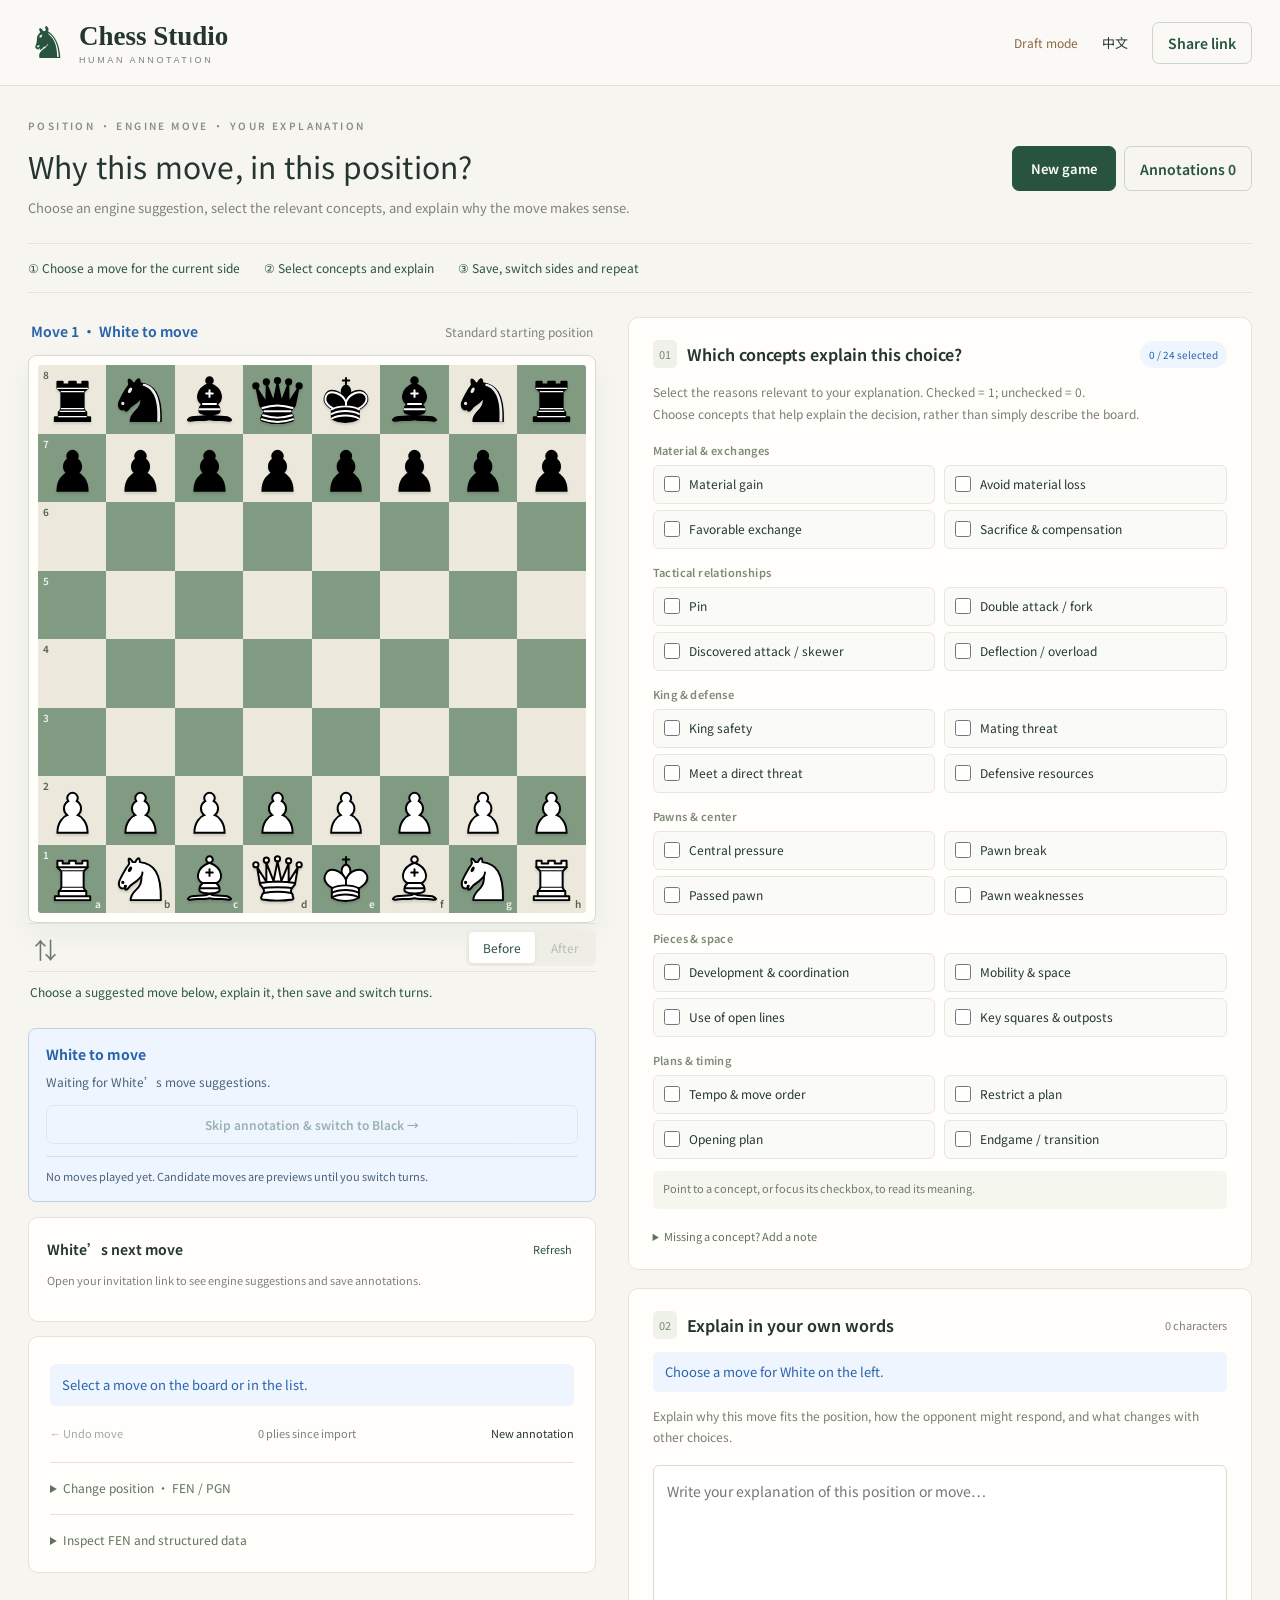
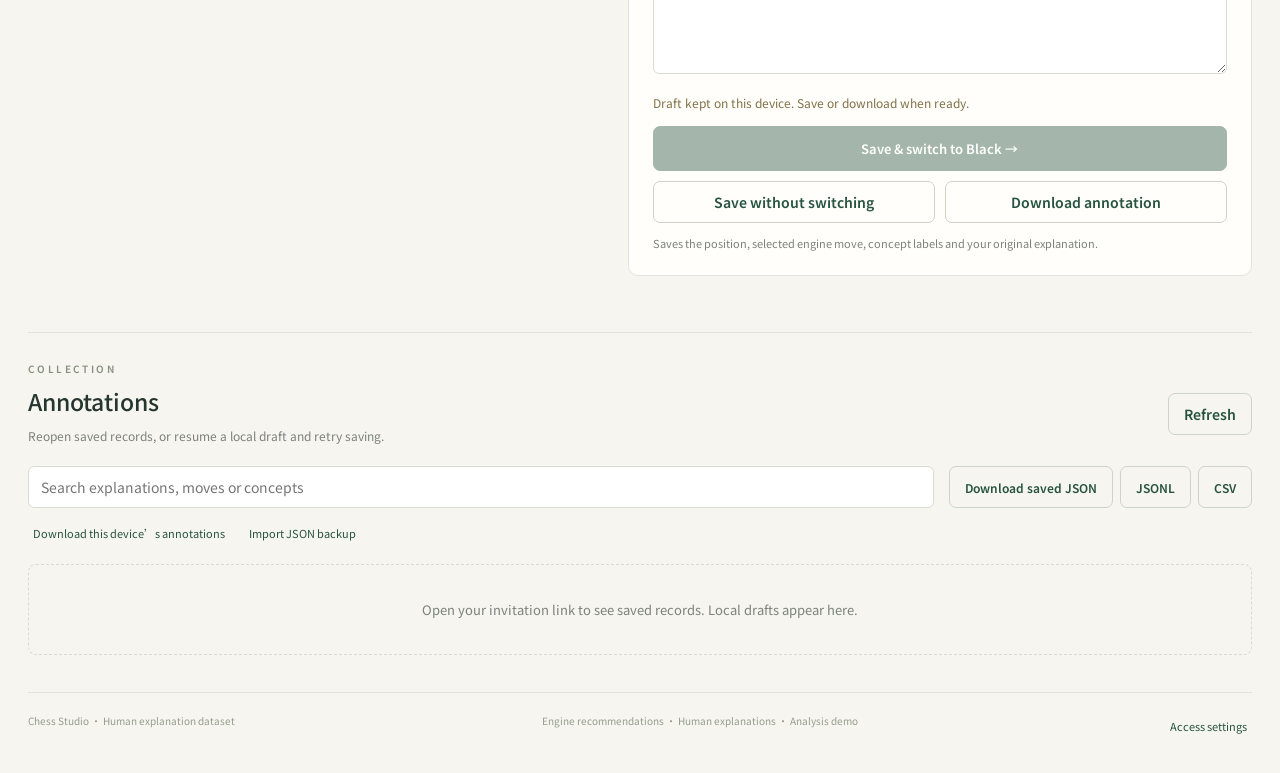
==== commit 4053a248: "Guide annotations through alternating turns after verified saves" ====
--- a/annotate/index.html
+++ b/annotate/index.html
@@ -7,20 +7,22 @@
   <title>Annotation Studio · Chess Studio</title>
   <link rel="icon" href="../causal/static/pieces/wN.svg">
   <link rel="stylesheet" href="../causal/static/style.css">
-  <link rel="stylesheet" href="./static/annotate.css?v=2">
+  <link rel="stylesheet" href="./static/annotate.css?v=3">
   <script src="./static/config.js?v=1" defer></script>
-  <script src="./static/annotate.js?v=2" type="module"></script>
+  <script src="./static/annotate.js?v=3" type="module"></script>
 </head>
 <body>
 <header class="topbar"><a class="brand" href="../causal/"><span class="brandmark">♞</span><span>Chess Studio<span class="brand-sub">HUMAN ANNOTATION</span></span></a><div class="top-actions"><span id="connection-status" class="connection-status">正在准备</span><button id="language" class="quiet" aria-label="Switch interface language">中文</button><button id="share-link" class="secondary">分享链接</button></div></header>
 <main>
   <div class="page-title"><div><div class="eyebrow">观察局面 · 选择着法 · 解释理由</div><h1>为什么在这里走这一步？</h1><p>查看引擎的下一步建议，选择一个着法，勾选相关概念并写下你的解释。</p></div><div class="page-buttons"><button id="new-game" class="primary">新对局</button><button id="view-records" class="secondary">查看标注记录 <span id="record-count">0</span></button></div></div>
+  <div class="turn-guide"><span>① 选择当前一方的着法</span><span>② 勾选概念，填写解释</span><span>③ 保存并换边，继续标注</span></div>
   <div class="annotation-studio">
     <section class="board-column" aria-label="棋盘与标注对象">
-      <div class="position-heading"><span id="turn-label">白方行棋</span><span id="position-name">后翼弃兵起始局面</span></div>
+      <div class="position-heading"><span id="turn-label" aria-live="polite">白方行棋</span><span id="position-name">标准初始局面</span></div>
       <div class="board-wrap"><div id="board" class="chessboard" role="group" aria-label="国际象棋棋盘"></div></div>
-      <div class="board-toolbar"><button id="flip" class="icon-button" title="翻转棋盘" aria-label="翻转棋盘">⇅</button><div class="segmented" aria-label="着法预览"><button id="before" class="active" aria-pressed="true">走之前</button><button id="after" aria-pressed="false">走之后</button></div><button id="advance" class="text-button">继续这一步 →</button></div>
+      <div class="board-toolbar"><button id="flip" class="icon-button" title="翻转棋盘" aria-label="翻转棋盘">⇅</button><div class="segmented" aria-label="着法预览"><button id="before" class="active" aria-pressed="true">走之前</button><button id="after" aria-pressed="false">走之后</button></div></div>
       <p id="board-message" class="board-message" aria-live="polite">点击棋子，再点击目标格，即可选择要解释的着法。</p>
+      <div class="turn-progress"><strong id="turn-task"></strong><p id="turn-help"></p><button id="advance" class="secondary">跳过本步标注，进入黑方回合 →</button><p id="played-moves" class="played-moves"></p></div>
       <section class="engine-panel"><div class="card-heading"><h2 id="engine-title">下一步建议</h2><button id="engine-refresh" class="text-button">刷新建议</button></div><p id="engine-status" class="hint" aria-live="polite"></p><div id="engine-candidates"></div><details id="engine-variation"><summary>查看可能的后续变化</summary><p id="variation-note" class="hint"></p><div id="engine-pv" class="pv"></div><p id="engine-budget" class="hint"></p></details></section>
       <div class="position-card">
         <select id="scope" hidden aria-hidden="true"><option value="move">解释一个着法</option><option value="position">解释当前局面</option></select>
@@ -45,7 +47,8 @@
         <p id="explanation-target" class="explanation-target"></p><p class="card-description">结合当前局面，解释所选着法为什么合理、对手可能怎样应对，以及其他选择有什么不同。</p>
         <label for="explanation" class="sr-only">人工自然语言解释</label><textarea id="explanation" rows="7" maxlength="12000" placeholder="写下你对当前局面或所选着法的解释……"></textarea>
         <div id="save-message" class="save-message" role="status" aria-live="polite">填写内容后会自动保留浏览器草稿。</div>
-        <div class="save-actions"><button id="save" class="primary">保存标注</button><button id="export-draft" class="secondary">下载标注</button></div>
+        <button id="save-next" class="primary save-next">保存并进入黑方回合 →</button>
+        <div class="save-actions"><button id="save" class="secondary">仅保存标注</button><button id="export-draft" class="secondary">下载标注</button></div>
         <p class="hint">保存当前局面、所选引擎着法、概念勾选和你的原文解释。</p>
       </section>
     </aside>
--- a/annotate/static/annotate.css
+++ b/annotate/static/annotate.css
@@ -6,3 +6,4 @@
 @media(max-width:760px){.page-buttons{width:100%}.page-buttons .primary{margin-top:0}.engine-choice{grid-template-columns:77px 42px 1fr auto;gap:6px;padding:11px}.engine-rank{font-size:9px}.engine-panel{padding:15px}.engine-route{font-size:10px}.page-title{gap:14px}}
 @media(max-width:420px){.connection-status{display:none}.brand{font-size:19px;white-space:nowrap}.brand-sub{font-size:7px}.top-actions{gap:3px}}
 @media(max-width:360px){.concept-option{font-size:11px;padding:8px 7px}.card-heading{gap:5px}.card-heading>div{gap:5px}.card-heading h2{font-size:13px}.count-chip{font-size:9px;padding:5px}.save-actions{flex-direction:column}.brand{font-size:18px}}
+.turn-guide{display:flex;flex-wrap:wrap;gap:10px 24px;border-top:1px solid var(--line);border-bottom:1px solid var(--line);padding:14px 0;margin:-4px 0 24px;color:var(--green);font-size:12px;line-height:1.7}.turn-progress{border:1px solid #bfd2e8;background:var(--blue-light);border-radius:8px;padding:15px 17px;margin-bottom:15px}.turn-progress strong{font-size:14px;color:var(--blue)}.turn-progress p{font-size:12px;line-height:1.8;margin:7px 0 12px;color:#49617a}.turn-progress button{font-size:12px;width:100%;white-space:normal}.turn-progress .played-moves{font-size:11px;border-top:1px solid #d4e1f0;padding-top:10px;margin:12px 0 0;overflow-wrap:anywhere}.save-next{width:100%;margin-bottom:10px;white-space:normal}.save-actions .secondary{flex:1}.position-heading #turn-label{color:var(--blue);font-size:14px}.board-toolbar{justify-content:space-between}.turn-guide span{white-space:normal}@media(max-width:760px){.turn-guide{display:grid;gap:5px;margin-bottom:20px;font-size:12px}.turn-progress{padding:13px}.save-actions button{white-space:normal}.position-heading #turn-label{font-size:13px}}
